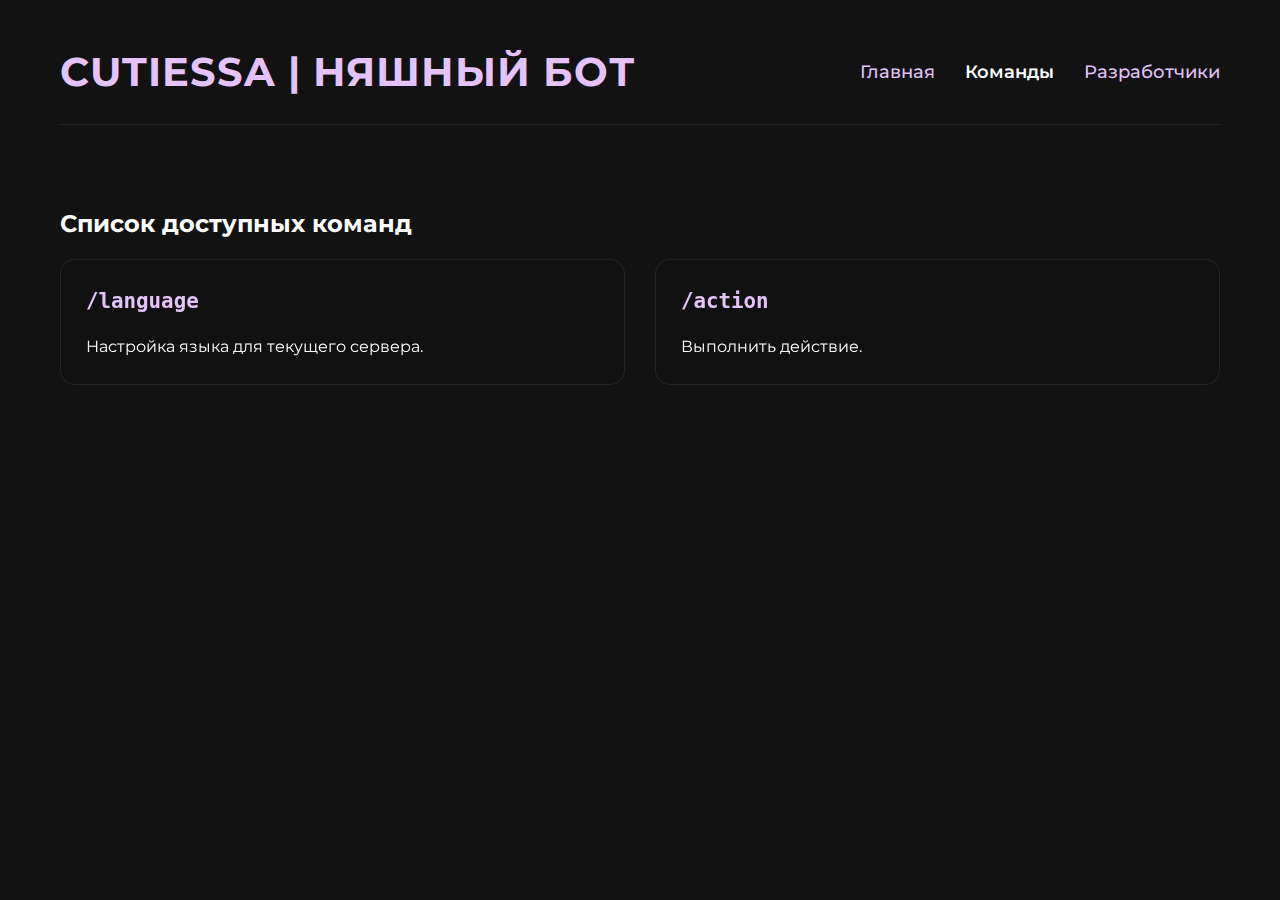
==== commands.html @ feaae972 "Update commands.html" ====
<!DOCTYPE html>
<html lang="ru">
<head>
    <meta charset="UTF-8">
    <meta name="viewport" content="width=device-width, initial-scale=1.0">
    <title>Команды</title>
    <link href="https://fonts.googleapis.com/css2?family=Montserrat:wght@400;700&display=swap" rel="stylesheet">
    <link rel="stylesheet" href="styles.css">
</head>
<body>
<div class="container">
    <header class="site-header">
        <div class="burger-menu">
            <span></span>
            <span></span>
            <span></span>
        </div>
        <h1 class="site-title">Cutiessa | Няшный бот</h1>
        <nav class="site-nav">
            <ul class="nav-links">
                <li><a href="index.html">Главная</a></li>
                <li><a href="#commands" class="active">Команды</a></li>
                <li><a href="developers.html">Разработчики</a></li>
            </ul>
        </nav>
    </header>

    <section id="commands" class="commands-section">
        <h2>Список доступных команд</h2>
        <div class="command-grid">
            <div class="command-card">
                <code>/language</code>
                <p>Настройка языка для текущего сервера.</p>
            </div>
            <div class="command-card">
                <code>/action</code>
                <p>Выполнить действие.</p>
            </div>
        </div>
    </section>
</div>
    <script>
        document.querySelector('.burger-menu').addEventListener('click', function () {
            this.classList.toggle('active');
            document.querySelector('.nav-links').classList.toggle('active');
        });
    </script>
</body>
</html>
---- styles.css ----
/* Общие стили */
* {
    margin: 0;
    padding: 0;
    box-sizing: border-box;
}

body {
    font-family: 'Montserrat', sans-serif;
    background-color: #121212;
    color: white;
    line-height: 1.6;
    overflow-x: hidden;
}

.container {
    max-width: 1200px;
    margin: 0 auto;
    padding: 20px;
}

/* Шапка сайта */
.site-header {
    display: flex;
    justify-content: space-between;
    align-items: center;
    margin-bottom: 40px;
    padding: 20px 0;
    border-bottom: 1px solid rgba(227, 195, 249, 0.1);
}

.site-title {
    font-size: 2.5rem;
    color: #E3C3F9;
    letter-spacing: 1px;
    text-transform: uppercase;
    font-weight: 700;
}

.nav-links {
    list-style: none;
    display: flex;
    gap: 30px;
}

.nav-links a {
    color: #E3C3F9;
    text-decoration: none;
    font-weight: 500;
    transition: color 0.3s ease;
    font-size: 1.1rem;
}

.nav-links a:hover {
    color: white;
}

.nav-links a.active {
    color: white;
    font-weight: 600;
}

/* Бургер-меню для мобильных устройств */
.burger-menu {
    display: none;
    flex-direction: column;
    gap: 5px;
    cursor: pointer;
}

.burger-menu span {
    width: 25px;
    height: 3px;
    background-color: #E3C3F9;
    transition: transform 0.3s ease, opacity 0.3s ease;
}

.burger-menu.active span:nth-child(1) {
    transform: rotate(45deg) translate(5px, 5px);
}

.burger-menu.active span:nth-child(2) {
    opacity: 0;
}

.burger-menu.active span:nth-child(3) {
    transform: rotate(-45deg) translate(5px, -5px);
}

/* Герой-секция */
.hero-section {
    display: flex;
    align-items: center;
    justify-content: space-between;
    margin-top: 80px;
    padding: 60px;
    background: rgba(18, 18, 18, 0.8);
    border-radius: 20px;
    border: 1px solid rgba(227, 195, 249, 0.1);
    backdrop-filter: blur(10px);
}

.hero-content {
    flex: 1;
}

.hero-content h1 {
    font-size: 3rem;
    margin-bottom: 20px;
    color: #E3C3F9;
    font-weight: 700;
}

.hero-content p {
    font-size: 1.2rem;
    margin-bottom: 30px;
    color: #ccc;
    line-height: 1.8;
}

.hero-image {
    flex: 1;
    text-align: right;
}

.bot-icon {
    width: 250px;
    height: 250px;
    border-radius: 50%;
    border: 3px solid rgba(227, 195, 249, 0.2);
    transition: transform 0.3s ease;
}

.bot-icon:hover {
    transform: scale(1.05);
}

.button-container {
    margin-top: 30px;
}

.btn {
    display: inline-block;
    padding: 12px 24px;
    border: none;
    border-radius: 8px;
    text-decoration: none;
    color: white;
    font-weight: 600;
    transition: background 0.3s ease, transform 0.3s ease;
    cursor: pointer;
    font-size: 1.1rem;
}

.primary-btn {
    background: linear-gradient(135deg, #E3C3F9, #D4BDF7);
    color: #121212;
}

.primary-btn:hover {
    background: linear-gradient(135deg, #D4BDF7, #E3C3F9);
    transform: translateY(-3px);
}

.secondary-btn {
    background: transparent;
    border: 1px solid #E3C3F9;
    margin-left: 1em;
}

.secondary-btn:hover {
    background: rgba(227, 195, 249, 0.1);
    transform: translateY(-3px);
}

/* Секция команд */
.commands-section {
    margin-top: 80px;
}

.command-grid {
    margin-top: 1em;
    display: grid;
    grid-template-columns: repeat(auto-fit, minmax(250px, 1fr));
    gap: 30px;
}

.command-card {
    background: rgba(18, 18, 18, 0.8);
    border: 1px solid rgba(227, 195, 249, 0.1);
    border-radius: 15px;
    padding: 25px;
    transition: transform 0.3s ease, box-shadow 0.3s ease;
    backdrop-filter: blur(10px);
}

.command-card:hover {
    transform: translateY(-5px);
    box-shadow: 0 10px 20px rgba(227, 195, 249, 0);
}

.command-card code {
    display: block;
    font-size: 1.3rem;
    margin-bottom: 15px;
    color: #E3C3F9;
    font-weight: 600;
}

/* Секция разработчиков */
.developers-section {
    margin-top: 80px;
}

.developer-grid {
    display: grid;
    grid-template-columns: repeat(auto-fit, minmax(250px, 1fr));
    gap: 30px;
}

.developer-card {
    margin-top: 1em;
    background: rgba(18, 18, 18, 0.8);
    border: 1px solid rgba(227, 195, 249, 0.1);
    border-radius: 15px;
    padding: 25px;
    text-align: center;
    transition: transform 0.3s ease, box-shadow 0.3s ease;
    backdrop-filter: blur(10px);
}

.developer-card:hover {
    transform: translateY(-5px);
    box-shadow: 0 10px 20px rgba(227, 195, 249, 0);
}

.developer-avatar {
    width: 120px;
    height: 120px;
    border-radius: 50%;
    border: 2px solid rgba(227, 195, 249, 0.2);
    margin-bottom: 15px;
    transition: transform 0.3s ease;
}

.developer-avatar:hover {
    transform: scale(1.05);
}

.contact-btn {
    margin-top: 1em;
    background: linear-gradient(135deg, #E3C3F9, #D4BDF7);
    color: #121212;
    transition: all 0.3s ease;
    transform: scale(1);
}

.contact-btn:hover {
    background: linear-gradient(135deg, #D4BDF7, #E3C3F9);
    transform: scale(1.05);
    box-shadow: 0 4px 15px rgba(0, 0, 0, 0.2);
}

/* Футер */
.site-footer {
    text-align: center;
    margin-top: 80px;
    padding: 40px 20px;
    background: rgba(18, 18, 18, 0.8);
    border-top: 1px solid rgba(227, 195, 249, 0.1);
    backdrop-filter: blur(10px);
}

.site-footer p {
    color: #ccc;
    font-size: 0.9rem;
}

@media (max-width: 768px) {
    body {
        font-size: 14px;
    }

    .container {
        padding: 10px;
    }

    .site-header {
        flex-direction: row;
        align-items: center;
        padding: 10px 0;
    }

    .site-title {
        font-size: 1.8rem;
    }

    .nav-links {
        display: none;
        flex-direction: column;
        gap: 10px;
        position: absolute;
        top: 70px;
        right: 20px;
        background: rgba(18, 18, 18, 0.9);
        padding: 20px;
        border-radius: 10px;
        border: 1px solid rgba(227, 195, 249, 0.1);
    }

    .nav-links.active {
        display: flex;
    }

    .nav-links a {
        font-size: 1rem;
    }

    .burger-menu {
        display: flex;
    }

    .hero-section {
        flex-direction: column;
        padding: 20px;
        margin-top: 40px;
    }

    .hero-content h1 {
        font-size: 2rem;
    }

    .hero-content p {
        font-size: 1rem;
    }

    .hero-image {
        text-align: center;
        margin-top: 20px;
    }

    .bot-icon {
        width: 150px;
        height: 150px;
    }

    .button-container {
        display: flex;
        flex-direction: column;
        gap: 10px;
    }

    .btn {
        width: 100%;
        text-align: center;
    }

    .secondary-btn {
        margin-left: 0;
        margin-top: 10px;
    }

    .command-grid {
        grid-template-columns: 1fr;
    }

    .command-card {
        padding: 15px;
    }

    .command-card code {
        font-size: 1.1rem;
    }

    .developer-grid {
        grid-template-columns: 1fr;
    }

    .developer-card {
        padding: 15px;
    }

    .developer-avatar {
        width: 80px;
        height: 80px;
    }

    /* Футер */
    .site-footer {
        padding: 20px 10px;
    }

    .site-footer p {
        font-size: 0.8rem;
    }
}
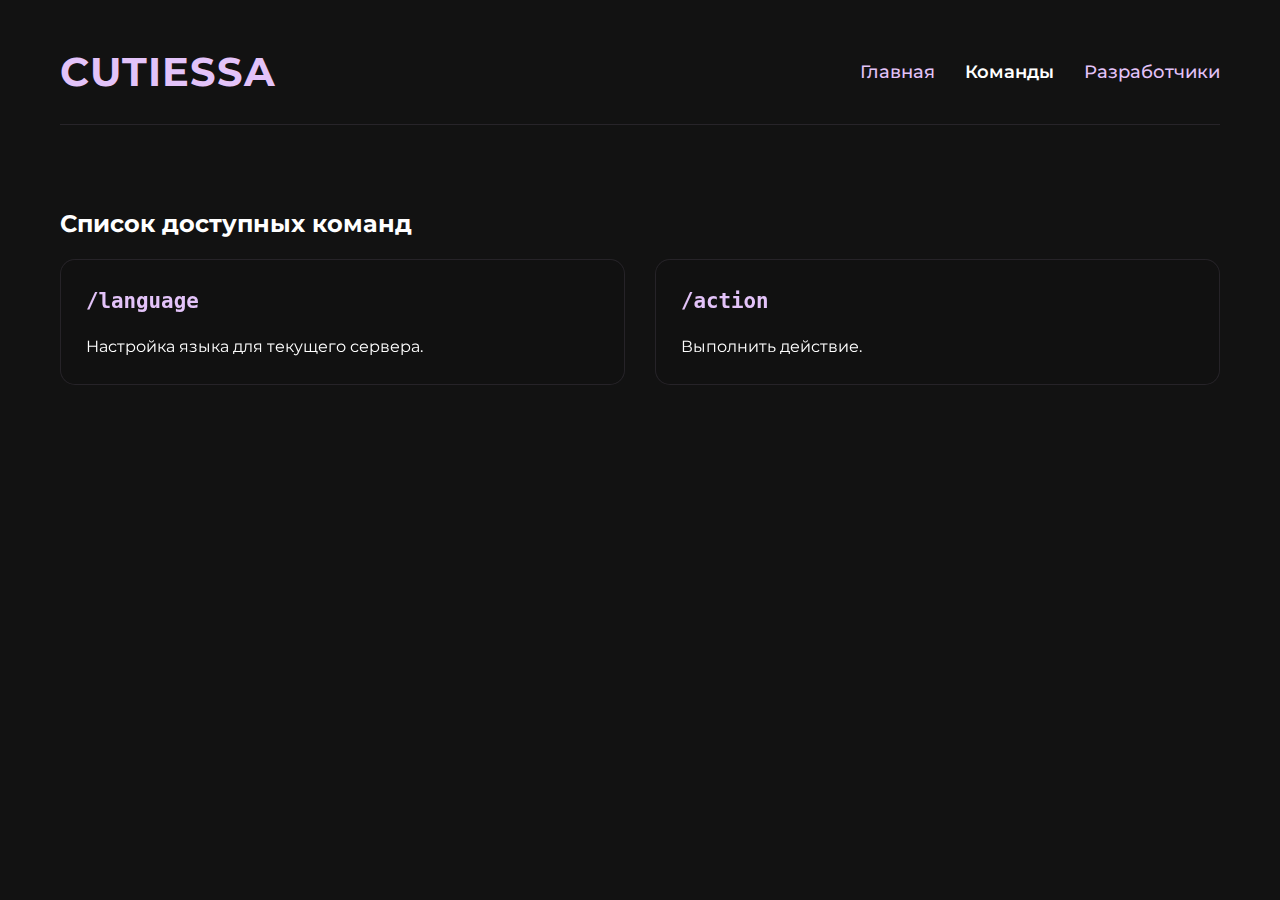
==== commit 19ef9332: "Update commands.html" ====
--- a/commands.html
+++ b/commands.html
@@ -15,7 +15,7 @@
             <span></span>
             <span></span>
         </div>
-        <h1 class="site-title">Cutiessa | Няшный бот</h1>
+        <h1 class="site-title">Cutiessa</h1>
         <nav class="site-nav">
             <ul class="nav-links">
                 <li><a href="index.html">Главная</a></li>
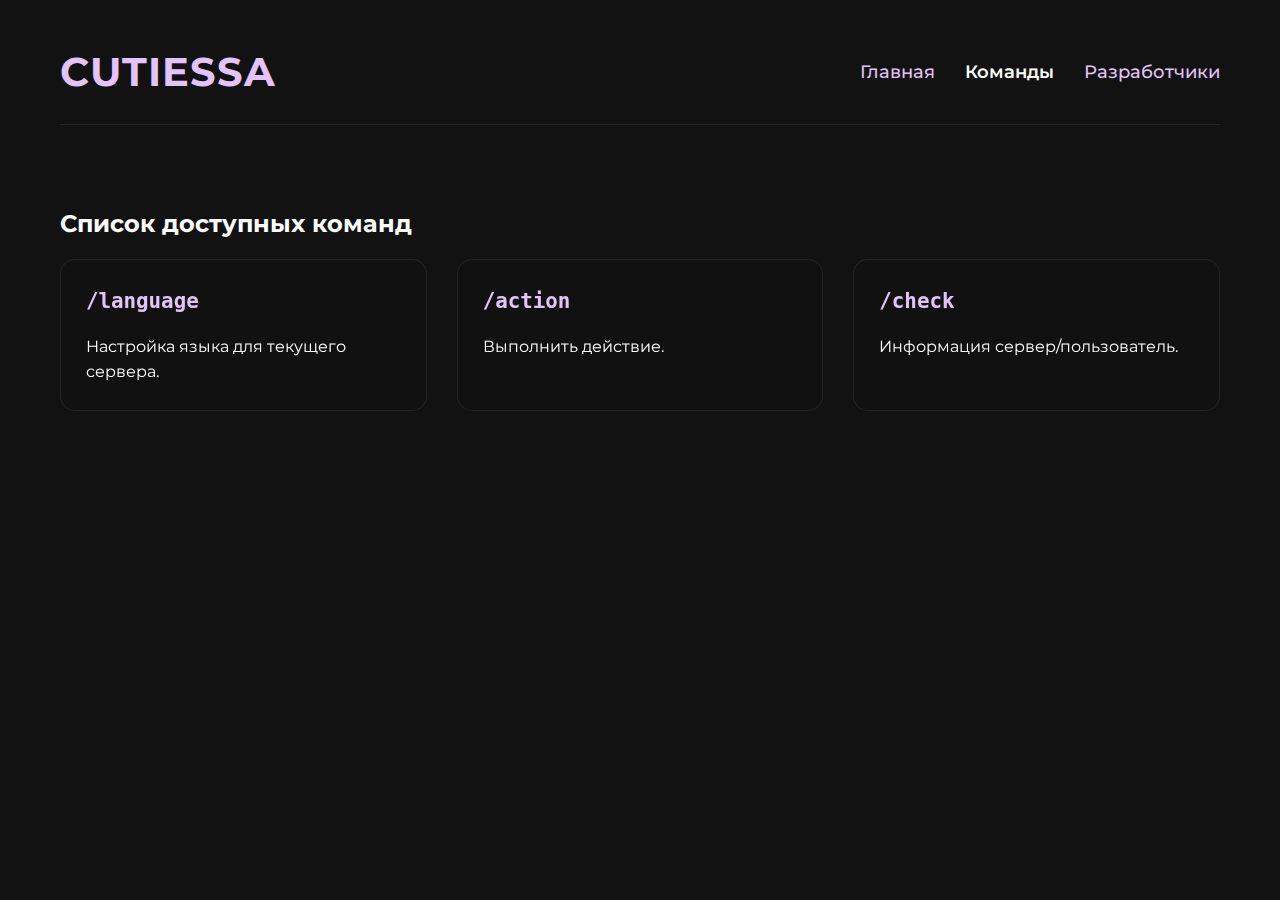
==== commit 7f1550b2: "add /check to command" ====
--- a/commands.html
+++ b/commands.html
@@ -36,6 +36,10 @@
                 <code>/action</code>
                 <p>Выполнить действие.</p>
             </div>
+            <div class="command-card">
+                <code>/check</code>
+                <p>Информация сервер/пользователь.</p>
+            </div>
         </div>
     </section>
 </div>
--- a/styles.css
+++ b/styles.css
@@ -310,6 +310,7 @@
 
     .nav-links.active {
         display: flex;
+        margin-top: 12px;
     }
 
     .nav-links a {
@@ -323,7 +324,19 @@
     .hero-section {
         flex-direction: column;
         padding: 20px;
-        margin-top: 40px;
+        margin-top: 150px;
+    }
+
+    .commands-section {
+        flex-direction: column;
+        padding: 20px;
+        margin-top: 150px;
+    }
+
+    .developers-section {
+        flex-direction: column;
+        padding: 20px;
+        margin-top: 150px;
     }
 
     .hero-content h1 {
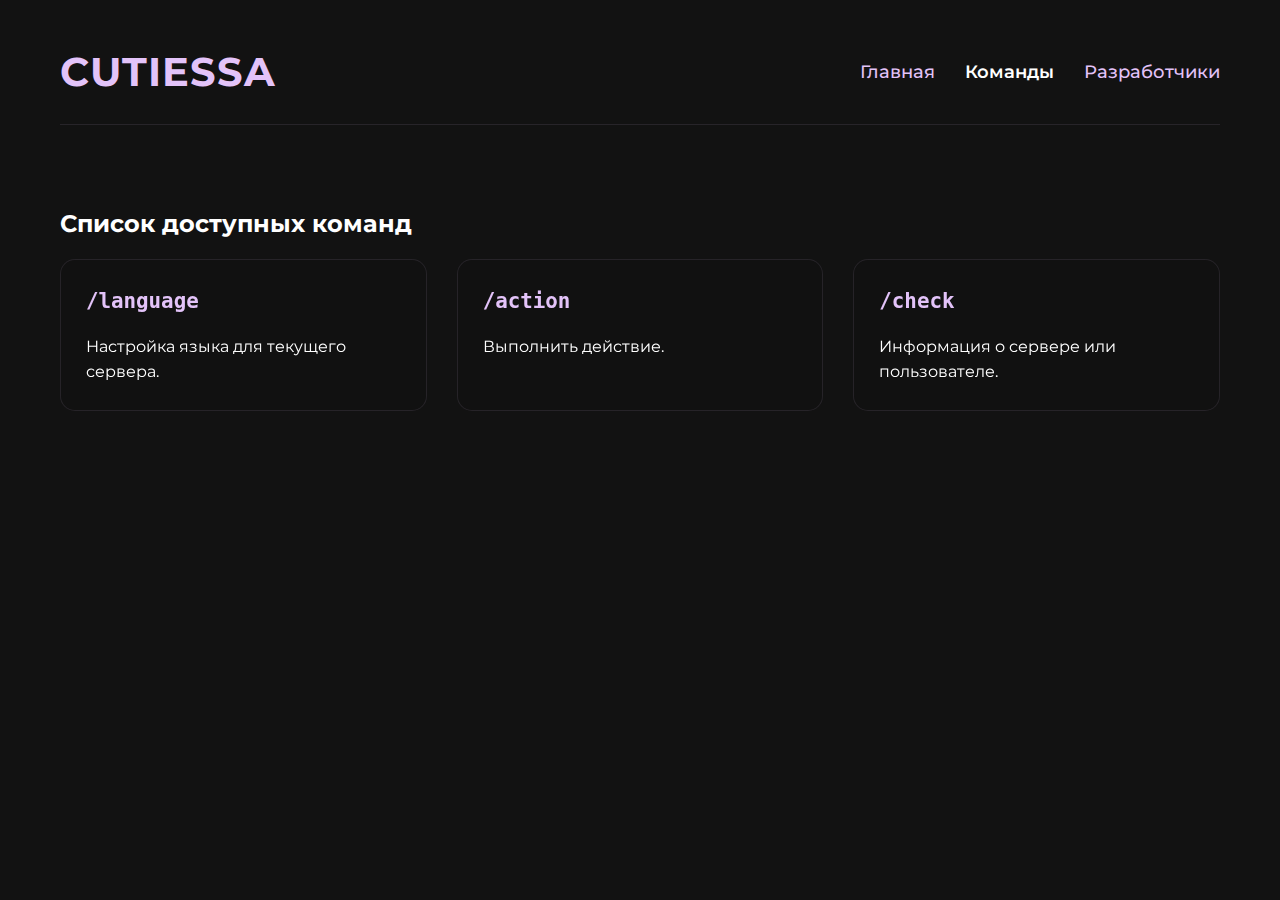
==== commit 3877559c: "Update commands.html" ====
--- a/commands.html
+++ b/commands.html
@@ -38,7 +38,7 @@
             </div>
             <div class="command-card">
                 <code>/check</code>
-                <p>Информация сервер/пользователь.</p>
+                <p>Информация о сервере или пользователе.</p>
             </div>
         </div>
     </section>
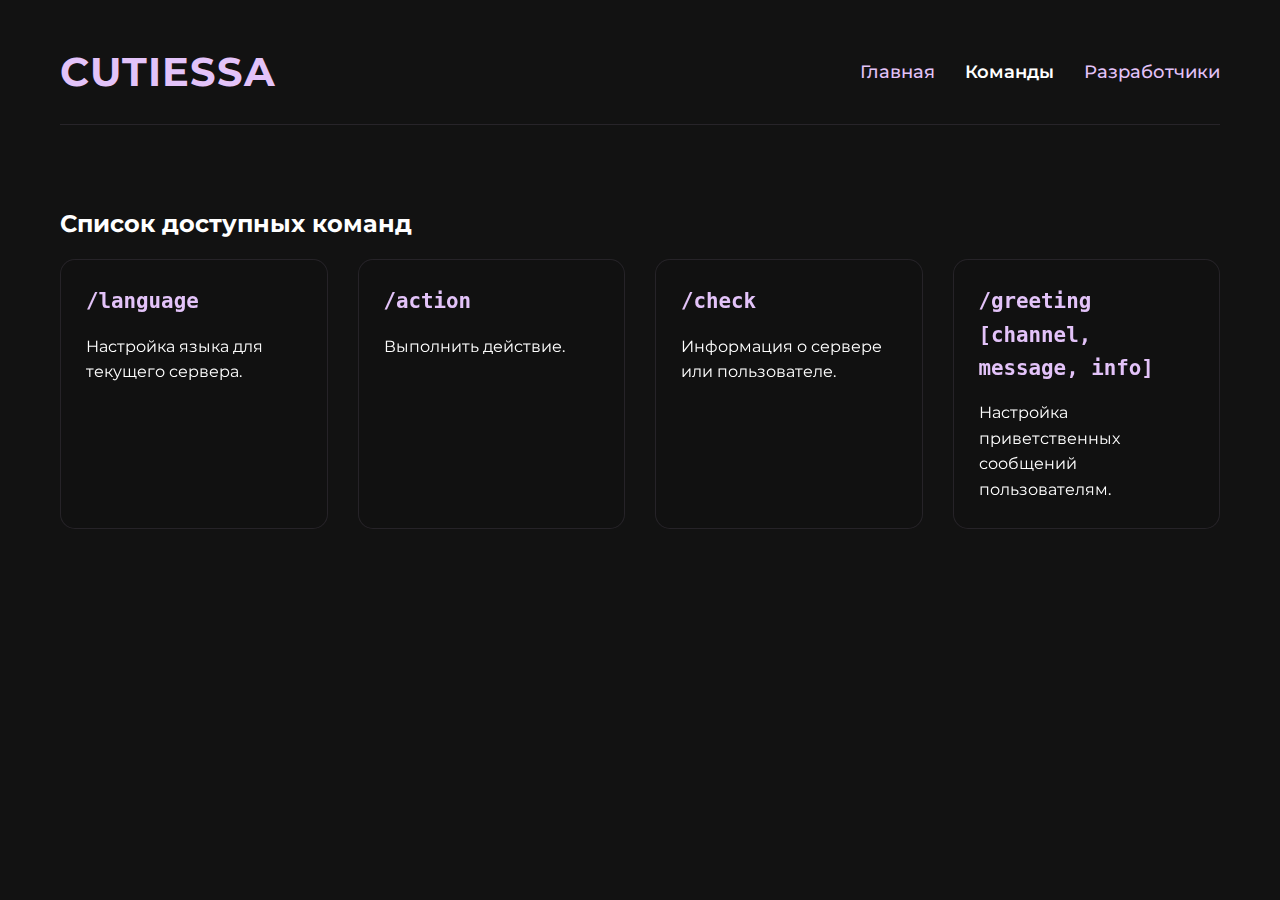
==== commit c49c648e: "Update commands.html" ====
--- a/commands.html
+++ b/commands.html
@@ -40,6 +40,10 @@
                 <code>/check</code>
                 <p>Информация о сервере или пользователе.</p>
             </div>
+            <div class="command-card">
+                <code>/greeting [channel, message, info]</code>
+                <p>Настройка приветственных сообщений пользователям.</p>
+            </div>
         </div>
     </section>
 </div>
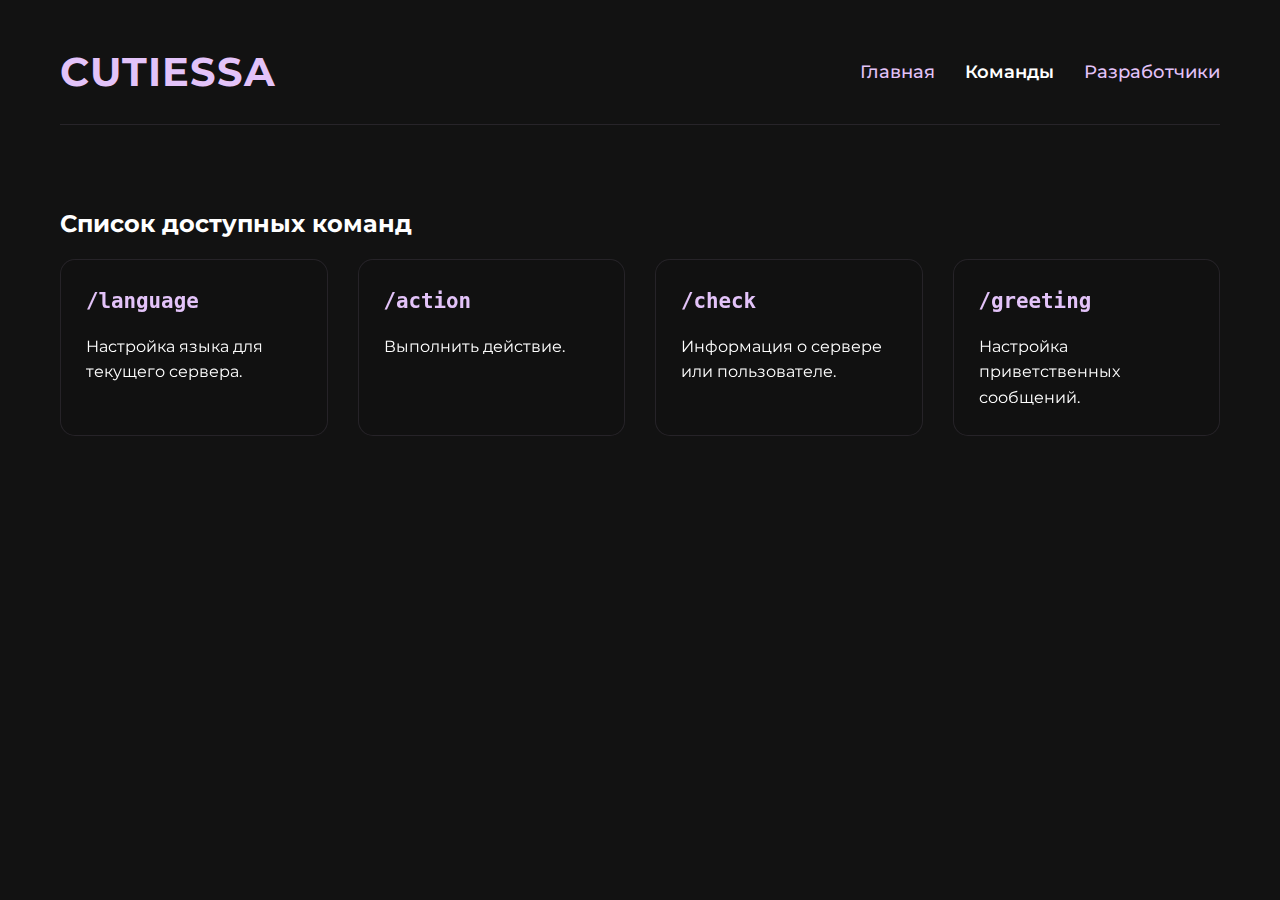
==== commit 3e813af0: "Update commands.html" ====
--- a/commands.html
+++ b/commands.html
@@ -41,8 +41,8 @@
                 <p>Информация о сервере или пользователе.</p>
             </div>
             <div class="command-card">
-                <code>/greeting [channel, message, info]</code>
-                <p>Настройка приветственных сообщений пользователям.</p>
+                <code>/greeting</code>
+                <p>Настройка приветственных сообщений.</p>
             </div>
         </div>
     </section>
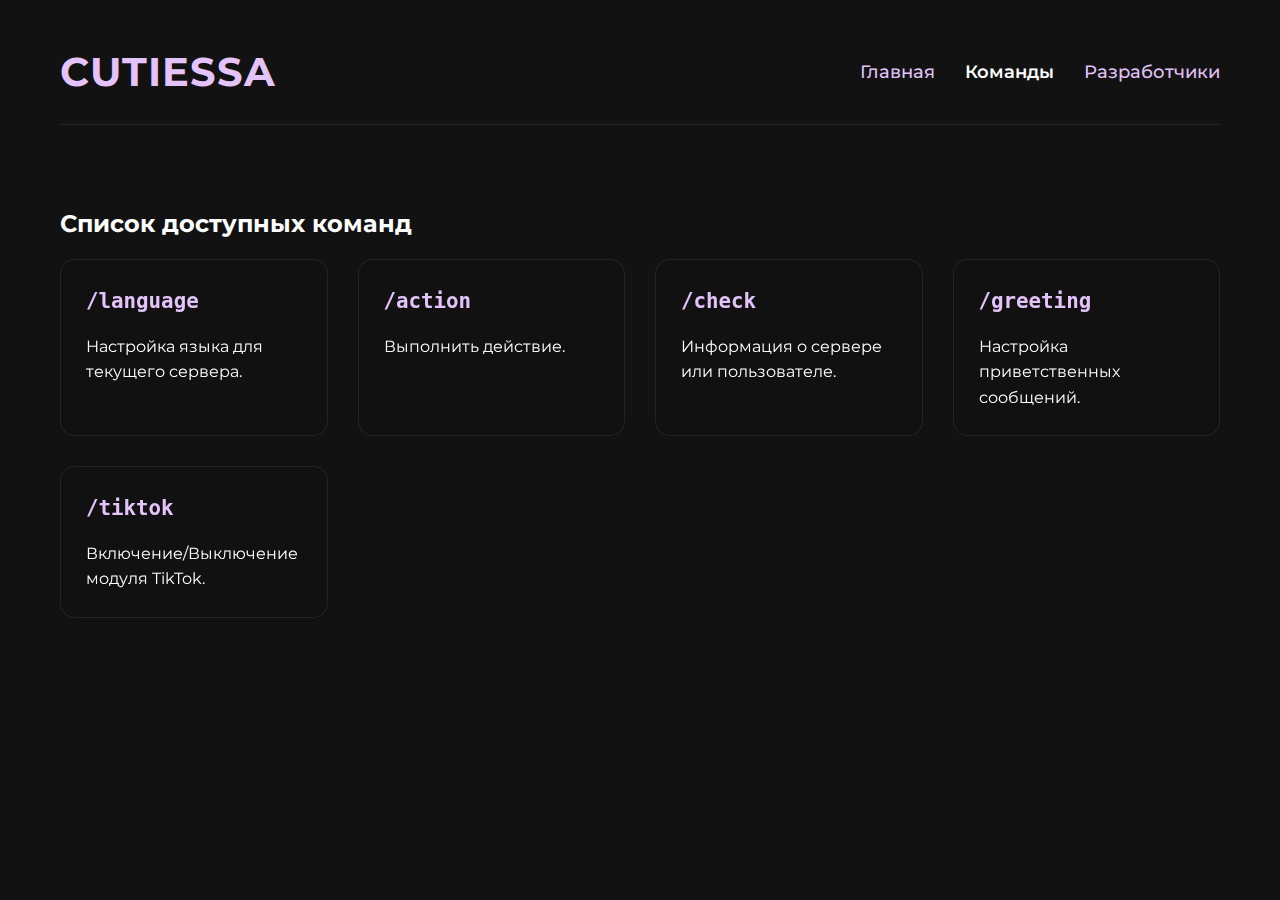
==== commit f68f3435: "Update commands.html" ====
--- a/commands.html
+++ b/commands.html
@@ -44,6 +44,10 @@
                 <code>/greeting</code>
                 <p>Настройка приветственных сообщений.</p>
             </div>
+            <div class="command-card">
+                <code>/tiktok</code>
+                <p>Включение/Выключение модуля TikTok.</p>
+            </div>
         </div>
     </section>
 </div>
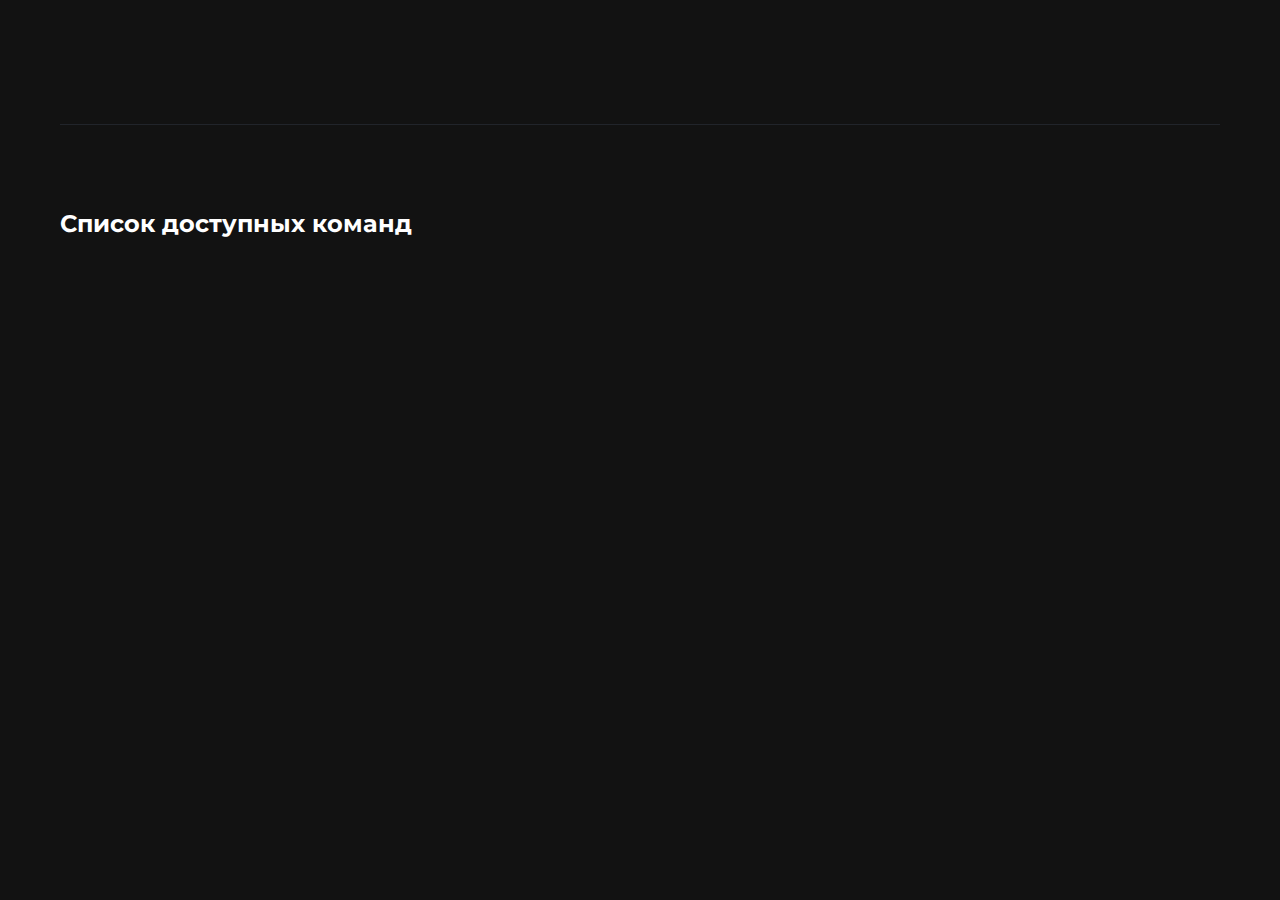
==== commit 4da60666: "Update commands.html" ====
--- a/commands.html
+++ b/commands.html
@@ -33,6 +33,10 @@
                 <p>Настройка языка для текущего сервера.</p>
             </div>
             <div class="command-card">
+                <code>/ping</code>
+                <p>Информация о состоянии бота.</p>
+            </div>
+            <div class="command-card">
                 <code>/action</code>
                 <p>Выполнить действие.</p>
             </div>
--- a/styles.css
+++ b/styles.css
@@ -4,7 +4,6 @@
     padding: 0;
     box-sizing: border-box;
 }
-
 body {
     font-family: 'Montserrat', sans-serif;
     background-color: #121212;
@@ -12,11 +11,42 @@
     line-height: 1.6;
     overflow-x: hidden;
 }
-
 .container {
     max-width: 1200px;
     margin: 0 auto;
     padding: 20px;
+}
+
+/* Анимация появления страницы */
+.page-transition {
+    animation: fadeIn 0.8s ease-in-out;
+}
+
+@keyframes fadeIn {
+    from {
+        opacity: 0;
+        transform: translateY(20px);
+    }
+    to {
+        opacity: 1;
+        transform: translateY(0);
+    }
+}
+
+/* Анимация исчезновения страницы */
+.page-exit {
+    animation: fadeOut 0.6s ease-in-out forwards;
+}
+
+@keyframes fadeOut {
+    from {
+        opacity: 1;
+        transform: translateY(0);
+    }
+    to {
+        opacity: 0;
+        transform: translateY(-20px);
+    }
 }
 
 /* Шапка сайта */
@@ -26,35 +56,73 @@
     align-items: center;
     margin-bottom: 40px;
     padding: 20px 0;
-    border-bottom: 1px solid rgba(227, 195, 249, 0.1);
+    border-bottom: 1px solid rgba(165, 199, 255, 0.1);
+    animation: slideInHeader 0.8s ease-in-out;
+}
+
+@keyframes slideInHeader {
+    from {
+        opacity: 0;
+        transform: translateX(-20px);
+    }
+    to {
+        opacity: 1;
+        transform: translateX(0);
+    }
 }
 
 .site-title {
     font-size: 2.5rem;
-    color: #E3C3F9;
+    color: #a5c7ff;
     letter-spacing: 1px;
     text-transform: uppercase;
     font-weight: 700;
+    opacity: 0;
+    animation: fadeInTitle 1s ease-in-out forwards;
+    animation-delay: 0.3s;
+}
+
+@keyframes fadeInTitle {
+    from {
+        opacity: 0;
+        transform: translateY(20px);
+    }
+    to {
+        opacity: 1;
+        transform: translateY(0);
+    }
 }
 
 .nav-links {
     list-style: none;
     display: flex;
     gap: 30px;
+    opacity: 0;
+    animation: fadeInNav 1s ease-in-out forwards;
+    animation-delay: 0.5s;
+}
+
+@keyframes fadeInNav {
+    from {
+        opacity: 0;
+        transform: translateY(20px);
+    }
+    to {
+        opacity: 1;
+        transform: translateY(0);
+    }
 }
 
 .nav-links a {
-    color: #E3C3F9;
+    color: #a5c7ff;
     text-decoration: none;
     font-weight: 500;
     transition: color 0.3s ease;
     font-size: 1.1rem;
 }
-
 .nav-links a:hover {
     color: white;
 }
-
 .nav-links a.active {
     color: white;
     font-weight: 600;
@@ -67,22 +135,18 @@
     gap: 5px;
     cursor: pointer;
 }
-
 .burger-menu span {
     width: 25px;
     height: 3px;
-    background-color: #E3C3F9;
+    background-color: #a5c7ff;
     transition: transform 0.3s ease, opacity 0.3s ease;
 }
-
 .burger-menu.active span:nth-child(1) {
     transform: rotate(45deg) translate(5px, 5px);
 }
-
 .burger-menu.active span:nth-child(2) {
     opacity: 0;
 }
-
 .burger-menu.active span:nth-child(3) {
     transform: rotate(-45deg) translate(5px, -5px);
 }
@@ -96,49 +160,87 @@
     padding: 60px;
     background: rgba(18, 18, 18, 0.8);
     border-radius: 20px;
-    border: 1px solid rgba(227, 195, 249, 0.1);
+    border: 1px solid rgba(165, 199, 255, 0.1);
     backdrop-filter: blur(10px);
+    animation: slideInHero 1s ease-in-out;
+}
+
+@keyframes slideInHero {
+    from {
+        opacity: 0;
+        transform: translateY(20px);
+    }
+    to {
+        opacity: 1;
+        transform: translateY(0);
+    }
 }
 
 .hero-content {
     flex: 1;
 }
-
 .hero-content h1 {
     font-size: 3rem;
     margin-bottom: 20px;
-    color: #E3C3F9;
+    color: #a5c7ff;
     font-weight: 700;
-}
-
+    opacity: 0;
+    transform: translateY(20px);
+    animation: slideInTitle 1s ease-in-out forwards;
+    animation-delay: 0.5s;
+}
 .hero-content p {
     font-size: 1.2rem;
     margin-bottom: 30px;
     color: #ccc;
     line-height: 1.8;
+    opacity: 0;
+    animation: fadeInParagraph 1s ease-in-out forwards;
+    animation-delay: 0.7s;
+}
+
+@keyframes fadeInParagraph {
+    from {
+        opacity: 0;
+        transform: translateY(20px);
+    }
+    to {
+        opacity: 1;
+        transform: translateY(0);
+    }
 }
 
 .hero-image {
     flex: 1;
     text-align: right;
 }
-
 .bot-icon {
     width: 250px;
     height: 250px;
     border-radius: 50%;
-    border: 3px solid rgba(227, 195, 249, 0.2);
+    border: 3px solid rgba(165, 199, 255, 0.2);
     transition: transform 0.3s ease;
+    animation: pulseIcon 2s infinite;
+}
+
+@keyframes pulseIcon {
+    0% {
+        transform: scale(1);
+    }
+    50% {
+        transform: scale(1.05);
+    }
+    100% {
+        transform: scale(1);
+    }
 }
 
 .bot-icon:hover {
     transform: scale(1.05);
 }
-
 .button-container {
     margin-top: 30px;
 }
-
 .btn {
     display: inline-block;
     padding: 12px 24px;
@@ -150,32 +252,42 @@
     transition: background 0.3s ease, transform 0.3s ease;
     cursor: pointer;
     font-size: 1.1rem;
-}
-
+    position: relative;
+    overflow: hidden;
+}
 .primary-btn {
-    background: linear-gradient(135deg, #E3C3F9, #D4BDF7);
+    background: linear-gradient(135deg, #a5c7ff, #8fb4ff);
     color: #121212;
 }
-
 .primary-btn:hover {
-    background: linear-gradient(135deg, #D4BDF7, #E3C3F9);
+    background: linear-gradient(135deg, #8fb4ff, #a5c7ff);
     transform: translateY(-3px);
 }
-
 .secondary-btn {
     background: transparent;
-    border: 1px solid #E3C3F9;
+    border: 1px solid #a5c7ff;
     margin-left: 1em;
 }
-
 .secondary-btn:hover {
-    background: rgba(227, 195, 249, 0.1);
+    background: rgba(165, 199, 255, 0.1);
     transform: translateY(-3px);
 }
 
 /* Секция команд */
 .commands-section {
     margin-top: 80px;
+    animation: fadeInSection 1s ease-in-out;
+}
+
+@keyframes fadeInSection {
+    from {
+        opacity: 0;
+        transform: translateY(20px);
+    }
+    to {
+        opacity: 1;
+        transform: translateY(0);
+    }
 }
 
 .command-grid {
@@ -184,79 +296,88 @@
     grid-template-columns: repeat(auto-fit, minmax(250px, 1fr));
     gap: 30px;
 }
-
 .command-card {
     background: rgba(18, 18, 18, 0.8);
-    border: 1px solid rgba(227, 195, 249, 0.1);
+    border: 1px solid rgba(165, 199, 255, 0.1);
     border-radius: 15px;
     padding: 25px;
     transition: transform 0.3s ease, box-shadow 0.3s ease;
     backdrop-filter: blur(10px);
+    opacity: 0;
+    animation: fadeInCard 1s ease-in-out forwards;
+    animation-delay: calc(var(--index) * 0.2s);
+}
+
+@keyframes fadeInCard {
+    from {
+        opacity: 0;
+        transform: translateY(20px);
+    }
+    to {
+        opacity: 1;
+        transform: translateY(0);
+    }
 }
 
 .command-card:hover {
     transform: translateY(-5px);
-    box-shadow: 0 10px 20px rgba(227, 195, 249, 0);
-}
-
+    box-shadow: 0 10px 20px rgba(165, 199, 255, 0);
+}
 .command-card code {
     display: block;
     font-size: 1.3rem;
     margin-bottom: 15px;
-    color: #E3C3F9;
+    color: #a5c7ff;
     font-weight: 600;
 }
 
 /* Секция разработчиков */
 .developers-section {
     margin-top: 80px;
-}
-
+    animation: fadeInSection 1s ease-in-out;
+}
 .developer-grid {
     display: grid;
     grid-template-columns: repeat(auto-fit, minmax(250px, 1fr));
     gap: 30px;
 }
-
 .developer-card {
     margin-top: 1em;
     background: rgba(18, 18, 18, 0.8);
-    border: 1px solid rgba(227, 195, 249, 0.1);
+    border: 1px solid rgba(165, 199, 255, 0.1);
     border-radius: 15px;
     padding: 25px;
     text-align: center;
     transition: transform 0.3s ease, box-shadow 0.3s ease;
     backdrop-filter: blur(10px);
-}
-
+    opacity: 0;
+    animation: fadeInCard 1s ease-in-out forwards;
+    animation-delay: calc(var(--index) * 0.2s);
+}
 .developer-card:hover {
     transform: translateY(-5px);
-    box-shadow: 0 10px 20px rgba(227, 195, 249, 0);
-}
-
+    box-shadow: 0 10px 20px rgba(165, 199, 255, 0);
+}
 .developer-avatar {
     width: 120px;
     height: 120px;
     border-radius: 50%;
-    border: 2px solid rgba(227, 195, 249, 0.2);
+    border: 2px solid rgba(165, 199, 255, 0.2);
     margin-bottom: 15px;
     transition: transform 0.3s ease;
 }
-
 .developer-avatar:hover {
     transform: scale(1.05);
 }
-
 .contact-btn {
     margin-top: 1em;
-    background: linear-gradient(135deg, #E3C3F9, #D4BDF7);
+    background: linear-gradient(135deg, #a5c7ff, #8fb4ff);
     color: #121212;
     transition: all 0.3s ease;
     transform: scale(1);
 }
-
 .contact-btn:hover {
-    background: linear-gradient(135deg, #D4BDF7, #E3C3F9);
+    background: linear-gradient(135deg, #8fb4ff, #a5c7ff);
     transform: scale(1.05);
     box-shadow: 0 4px 15px rgba(0, 0, 0, 0.2);
 }
@@ -267,8 +388,20 @@
     margin-top: 80px;
     padding: 40px 20px;
     background: rgba(18, 18, 18, 0.8);
-    border-top: 1px solid rgba(227, 195, 249, 0.1);
+    border-top: 1px solid rgba(165, 199, 255, 0.1);
     backdrop-filter: blur(10px);
+    animation: fadeInFooter 1s ease-in-out;
+}
+
+@keyframes fadeInFooter {
+    from {
+        opacity: 0;
+        transform: translateY(20px);
+    }
+    to {
+        opacity: 1;
+        transform: translateY(0);
+    }
 }
 
 .site-footer p {
@@ -276,25 +409,22 @@
     font-size: 0.9rem;
 }
 
+/* Медиа-запросы */
 @media (max-width: 768px) {
     body {
         font-size: 14px;
     }
-
     .container {
         padding: 10px;
     }
-
     .site-header {
         flex-direction: row;
         align-items: center;
         padding: 10px 0;
     }
-
     .site-title {
         font-size: 1.8rem;
     }
-
     .nav-links {
         display: none;
         flex-direction: column;
@@ -305,104 +435,83 @@
         background: rgba(18, 18, 18, 0.9);
         padding: 20px;
         border-radius: 10px;
-        border: 1px solid rgba(227, 195, 249, 0.1);
-    }
-
+        border: 1px solid rgba(165, 199, 255, 0.1);
+    }
     .nav-links.active {
         display: flex;
         margin-top: 12px;
     }
-
     .nav-links a {
         font-size: 1rem;
     }
-
     .burger-menu {
         display: flex;
     }
-
     .hero-section {
         flex-direction: column;
         padding: 20px;
         margin-top: 150px;
     }
-
     .commands-section {
         flex-direction: column;
         padding: 20px;
         margin-top: 150px;
     }
-
     .developers-section {
         flex-direction: column;
         padding: 20px;
         margin-top: 150px;
     }
-
     .hero-content h1 {
         font-size: 2rem;
     }
-
     .hero-content p {
         font-size: 1rem;
     }
-
     .hero-image {
         text-align: center;
         margin-top: 20px;
     }
-
     .bot-icon {
         width: 150px;
         height: 150px;
     }
-
     .button-container {
         display: flex;
         flex-direction: column;
         gap: 10px;
     }
-
     .btn {
         width: 100%;
         text-align: center;
     }
-
     .secondary-btn {
         margin-left: 0;
         margin-top: 10px;
     }
-
     .command-grid {
         grid-template-columns: 1fr;
     }
-
     .command-card {
         padding: 15px;
     }
-
     .command-card code {
         font-size: 1.1rem;
     }
-
     .developer-grid {
         grid-template-columns: 1fr;
     }
-
     .developer-card {
         padding: 15px;
     }
-
     .developer-avatar {
         width: 80px;
         height: 80px;
     }
-
     /* Футер */
     .site-footer {
         padding: 20px 10px;
     }
-
     .site-footer p {
         font-size: 0.8rem;
     }
